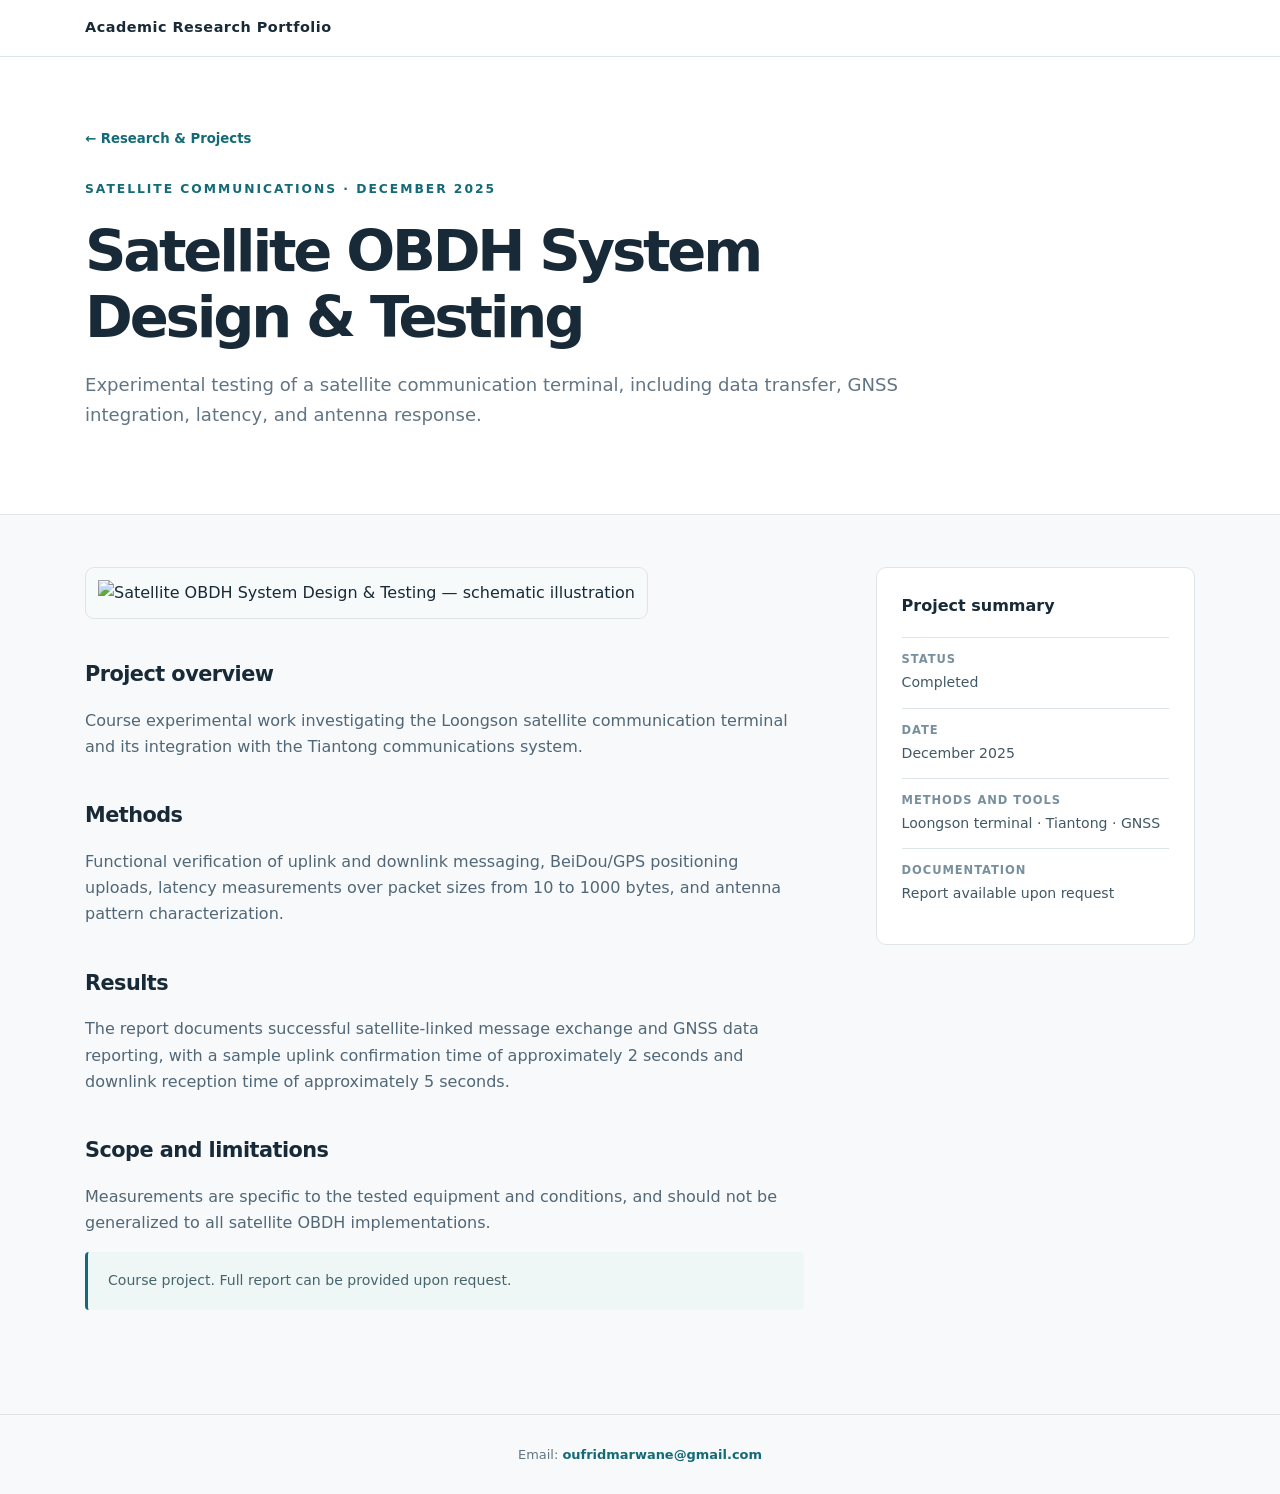
==== projects/satellite-obdh-testing.html @ 2d4ff0fe "Add projects/satellite-obdh-testing.html" ====
<!doctype html><html lang="en"><head><meta charset="utf-8"><meta name="viewport" content="width=device-width,initial-scale=1"><title>Satellite OBDH System Design & Testing | Marwane Oufrid</title><link rel="stylesheet" href="../assets/style.css"></head><body><header class="portfolio-header"><div class="wrap"><a href="../index.html">Academic Research Portfolio</a></div></header><main><section class="detail"><div class="wrap"><a class="crumb" href="../index.html#research">← Research &amp; Projects</a><div class="eyebrow" style="margin-top:28px">Satellite Communications · December 2025</div><h1>Satellite OBDH System Design & Testing</h1><p class="lede">Experimental testing of a satellite communication terminal, including data transfer, GNSS integration, latency, and antenna response.</p></div></section><div class="wrap detail-content"><article><img src="../assets/satellite-obdh.svg" alt="Satellite OBDH System Design & Testing — schematic illustration" style="width:100%;border:1px solid #dde5e9;border-radius:9px;object-fit:contain;background:#f7fafb;padding:12px"><h2>Project overview</h2><p>Course experimental work investigating the Loongson satellite communication terminal and its integration with the Tiantong communications system.</p><h2>Methods</h2><p>Functional verification of uplink and downlink messaging, BeiDou/GPS positioning uploads, latency measurements over packet sizes from 10 to 1000 bytes, and antenna pattern characterization.</p><h2>Results</h2><p>The report documents successful satellite-linked message exchange and GNSS data reporting, with a sample uplink confirmation time of approximately 2 seconds and downlink reception time of approximately 5 seconds.</p><h2>Scope and limitations</h2><p>Measurements are specific to the tested equipment and conditions, and should not be generalized to all satellite OBDH implementations.</p><p class="note">Course project. Full report can be provided upon request.</p></article><aside class="aside"><h3>Project summary</h3><div class="fact"><b>Status</b><span>Completed</span></div><div class="fact"><b>Date</b><span>December 2025</span></div><div class="fact"><b>Methods and tools</b><span>Loongson terminal · Tiantong · GNSS</span></div><div class="fact"><b>Documentation</b><span>Report available upon request</span></div></aside></div></main><footer><div class="wrap"><span>Email: <a href="mailto:oufridmarwane@gmail.com">oufridmarwane@gmail.com</a></span></div></footer></body></html>
---- assets/style.css ----
:root{--ink:#182a37;--muted:#627584;--paper:#f7f9fa;--white:#fff;--line:#dde5e9;--accent:#146a76;--accentlight:#e9f4f5;--max:1110px}*{box-sizing:border-box}html{scroll-behavior:smooth}body{margin:0;background:var(--paper);color:var(--ink);font:16px/1.65 Inter,system-ui,-apple-system,"Segoe UI",sans-serif}a{color:inherit;text-decoration:none}a:hover{color:var(--accent)}.wrap{width:min(var(--max),calc(100% - 48px));margin:auto}.nav{height:78px;display:flex;align-items:center;justify-content:space-between;gap:24px}.brand{font-size:1.05rem;font-weight:800;letter-spacing:-.03em}.brand span{color:var(--accent)}.nav-links{display:flex;gap:30px;align-items:center}.nav-links a{font-size:.88rem;font-weight:600;color:#506575}.nav-links a:hover{color:var(--accent)}.nav-links .contact-button{border:1px solid #b6ccd2;padding:8px 16px;border-radius:8px;color:var(--ink)}header{background:#fff;border-bottom:1px solid var(--line)}.hero{background:linear-gradient(125deg,#fff 0%,#f2f7f8 85%);border-bottom:1px solid var(--line);overflow:hidden}.hero-grid{min-height:520px;display:grid;grid-template-columns:1.25fr .75fr;gap:55px;align-items:center;padding:76px 0}.eyebrow{color:var(--accent);text-transform:uppercase;font-size:.77rem;font-weight:800;letter-spacing:.16em}.hero h1{font-size:clamp(2.5rem,5vw,4.25rem);line-height:1.13;letter-spacing:-.055em;margin:17px 0 20px;max-width:720px}.hero p{font-size:1.11rem;color:var(--muted);max-width:600px;margin:0 0 26px}.btns{display:flex;flex-wrap:wrap;gap:11px}.btn{display:inline-flex;align-items:center;gap:9px;border-radius:8px;padding:12px 18px;font-size:.9rem;font-weight:700;border:1px solid var(--line);background:#fff}.btn.primary{background:var(--accent);color:white;border-color:var(--accent)}.btn.primary:hover{background:#0b4c55}.orbital{min-height:330px;position:relative;display:grid;place-items:center}.orbit{position:absolute;width:285px;height:285px;border:1px solid #b6d4d9;border-radius:50%;transform:rotateX(56deg) rotate(-31deg)}.orbit.o2{height:230px;width:325px;transform:rotateX(70deg) rotate(48deg)}.planet{width:153px;height:153px;border-radius:50%;background:radial-gradient(circle at 30% 25%,#82b8c1,#236b80 58%,#14384f 86%);box-shadow:0 28px 80px #16687822, inset -18px -12px 25px #062c3b44;position:relative}.planet:after{content:'';position:absolute;inset:20px;border:1px solid #ffffff38;border-radius:50%}.sat{position:absolute;top:51px;right:31px;width:13px;height:13px;background:#d99149;border:3px solid white;border-radius:50%;box-shadow:0 0 0 6px #e9ac6350}.diagram-caption{position:absolute;bottom:8px;font:600 .7rem/1.5 ui-monospace,monospace;letter-spacing:.12em;color:#6f8b96;text-align:center}.section{padding:82px 0}.section-heading{display:flex;align-items:end;justify-content:space-between;gap:24px;margin-bottom:30px}.section h2{font-size:clamp(1.7rem,3vw,2.3rem);letter-spacing:-.04em;line-height:1.3;margin:8px 0}.section-heading p,.section-intro{color:var(--muted);max-width:630px;margin:0}.section-heading .smalllink{font-size:.85rem;font-weight:700;color:var(--accent);white-space:nowrap}.cards{display:grid;grid-template-columns:repeat(3,minmax(0,1fr));gap:21px}.card{background:#fff;border:1px solid var(--line);border-radius:13px;overflow:hidden;transition:transform .15s,box-shadow .15s}.card:hover{transform:translateY(-3px);box-shadow:0 15px 34px #15384a12}.card-art{height:205px;position:relative;overflow:hidden;background:#d7eaf0}.card-art svg{height:100%;width:100%;display:block}.card-body{padding:24px}.tag{display:inline-block;text-transform:uppercase;letter-spacing:.1em;font-size:.7rem;font-weight:800;color:var(--accent)}.card h3{font-size:1.17rem;letter-spacing:-.025em;line-height:1.36;margin:10px 0}.card p{font-size:.88rem;color:var(--muted);margin:0 0 19px}.card .open{font-size:.85rem;font-weight:750;color:var(--accent)}.about{background:white;border-top:1px solid var(--line);border-bottom:1px solid var(--line)}.about-grid{display:grid;grid-template-columns:1fr 1fr;gap:80px}.about p{color:var(--muted)}.topics{display:flex;flex-wrap:wrap;gap:9px;margin-top:23px}.pill{padding:7px 12px;background:var(--accentlight);color:#225967;border-radius:6px;font-size:.8rem;font-weight:650}.quick{border-top:1px solid var(--line);padding:24px 0}.quick:first-of-type{border-top:0}.quick strong{display:block;font-size:.95rem}.quick span{color:var(--muted);font-size:.87rem}.cta{padding:68px 0}.cta-inner{border-radius:16px;background:#173947;color:#fff;padding:43px 50px;display:flex;justify-content:space-between;align-items:center;gap:28px}.cta h2{margin:0 0 7px;font-size:1.65rem}.cta p{color:#c4d8de;margin:0}.cta .btn{white-space:nowrap}footer{border-top:1px solid var(--line);padding:29px 0;color:var(--muted);font-size:.81rem}footer .wrap{display:flex;justify-content:space-between;gap:20px}footer a{margin-left:15px}.detail{background:white;border-bottom:1px solid var(--line)}.detail .wrap{padding-top:68px;padding-bottom:66px}.crumb{font-size:.83rem;color:var(--accent);font-weight:700}.detail h1{font-size:clamp(2.25rem,5vw,3.6rem);letter-spacing:-.055em;line-height:1.15;max-width:850px;margin:19px 0}.detail .lede{font-size:1.13rem;color:var(--muted);max-width:820px}.detail-content{display:grid;grid-template-columns:minmax(0,1.8fr) minmax(240px,.8fr);gap:72px;padding-top:52px;padding-bottom:90px}.detail-content h2{font-size:1.3rem;letter-spacing:-.025em;margin:38px 0 11px}.detail-content h2:first-child{margin-top:0}.detail-content p,.detail-content li{color:#516777}.detail-content ul{padding-left:20px}.aside{background:#fff;border:1px solid var(--line);border-radius:10px;padding:25px;height:max-content}.aside h3{margin:0 0 18px;font-size:1rem}.fact{border-top:1px solid var(--line);padding:12px 0}.fact b{display:block;font-size:.72rem;text-transform:uppercase;letter-spacing:.08em;color:#78909e}.fact span{font-size:.88rem;color:#415865}.note{background:#eff6f6;padding:17px 20px;border-left:3px solid var(--accent);border-radius:4px;color:#46646b!important;font-size:.88rem}.menu-toggle{display:none} @media(max-width:760px){.wrap{width:min(var(--max),calc(100% - 32px))}.hero-grid{grid-template-columns:1fr;min-height:auto;padding:62px 0 30px;gap:5px}.orbital{min-height:255px}.orbit{transform:scale(.75) rotateX(56deg) rotate(-31deg)}.orbit.o2{transform:scale(.75) rotateX(70deg) rotate(48deg)}.planet{width:120px;height:120px}.cards{grid-template-columns:1fr}.card-art{height:235px}.about-grid,.detail-content{grid-template-columns:1fr;gap:28px}.section{padding:56px 0}.section-heading{align-items:start;flex-direction:column}.cta-inner{padding:29px;align-items:start;flex-direction:column}footer .wrap{flex-direction:column}.nav{height:68px}.menu-toggle{display:block;background:none;border:0;font-size:1.45rem;color:var(--ink);cursor:pointer}.nav-links{display:none;position:absolute;z-index:10;top:68px;left:0;right:0;padding:20px 23px;background:#fff;border-bottom:1px solid var(--line);flex-direction:column;align-items:start;gap:18px}.nav-links.open{display:flex}}@media(prefers-reduced-motion:reduce){*,*:before,*:after{scroll-behavior:auto!important;transition:none!important}}

/* Portfolio v2: simplified introduction and author portrait */
.hero-grid{grid-template-columns:minmax(0,1fr) 275px;min-height:400px;padding:64px 0;gap:70px}
.hero h1.intro-name{font-size:clamp(2.5rem,5vw,4rem);margin:0 0 17px;letter-spacing:-.05em}
.hero p{max-width:670px}
.photo-panel{text-align:center;justify-self:center;width:100%}
.profile-frame{aspect-ratio:4/5;width:220px;max-width:100%;margin:auto;background:linear-gradient(145deg,#eaf3f4,#c6dfe3);border:1px solid #c1d7dd;border-radius:16px;overflow:hidden;position:relative;display:grid;place-items:center}
.profile-frame img{position:absolute;inset:0;width:100%;height:100%;object-fit:cover;object-position:center 22%;z-index:2}
.profile-initials{font-size:4rem;font-weight:800;color:#45818b;letter-spacing:-.08em}
.hero .photo-hint{font-size:.76rem;margin:12px auto 0;color:#8196a2;max-width:240px}
.photo-hint code{font-size:.76rem}
.real-art{background:#f0f5f6;display:flex;align-items:center;justify-content:center;padding:12px}
.real-art img{max-width:100%;max-height:100%;width:100%;height:100%;object-fit:contain}
@media(max-width:760px){.hero-grid{grid-template-columns:1fr;gap:32px;padding:52px 0}.photo-panel{grid-row:1}.profile-frame{width:160px}.hero .photo-hint{font-size:.7rem}}

/* Research diagram and source caption */
.project-figure{margin:0 0 30px}.project-figure img{display:block;width:100%;height:auto;max-height:680px;object-fit:contain;background:#fff;border:1px solid var(--line);border-radius:9px;padding:10px}.project-figure figcaption{font-size:.82rem;line-height:1.55;color:var(--muted);margin-top:10px}.project-figure figcaption a{color:var(--accent);text-decoration:underline;text-underline-offset:2px}

/* Report links in project summary panels */
.aside .report-link{color:#126cb3;font-weight:800;text-decoration:none}
.aside .report-link:hover{color:#08538e;text-decoration:underline}

.document-link{color:#146a9a!important;font-weight:750;text-decoration:none}.document-link:hover{text-decoration:underline}

/* v12: equal-height project cards and aligned links */
.cards{align-items:stretch}
.card{display:flex;flex-direction:column;height:100%}
.card-body{display:flex;flex:1;flex-direction:column}
.card .open{display:block;margin-top:auto;padding-top:8px}
footer .wrap{justify-content:center;text-align:center}
footer a{margin-left:0;color:var(--accent);font-weight:700}

/* Compact portfolio masthead */
.portfolio-header{background:#fff;border-bottom:1px solid var(--line)}
.portfolio-header .wrap{min-height:56px;display:flex;align-items:center}
.portfolio-header a{font-size:.9rem;font-weight:750;letter-spacing:.035em;color:var(--ink)}
.portfolio-header a:hover{color:var(--accent)}
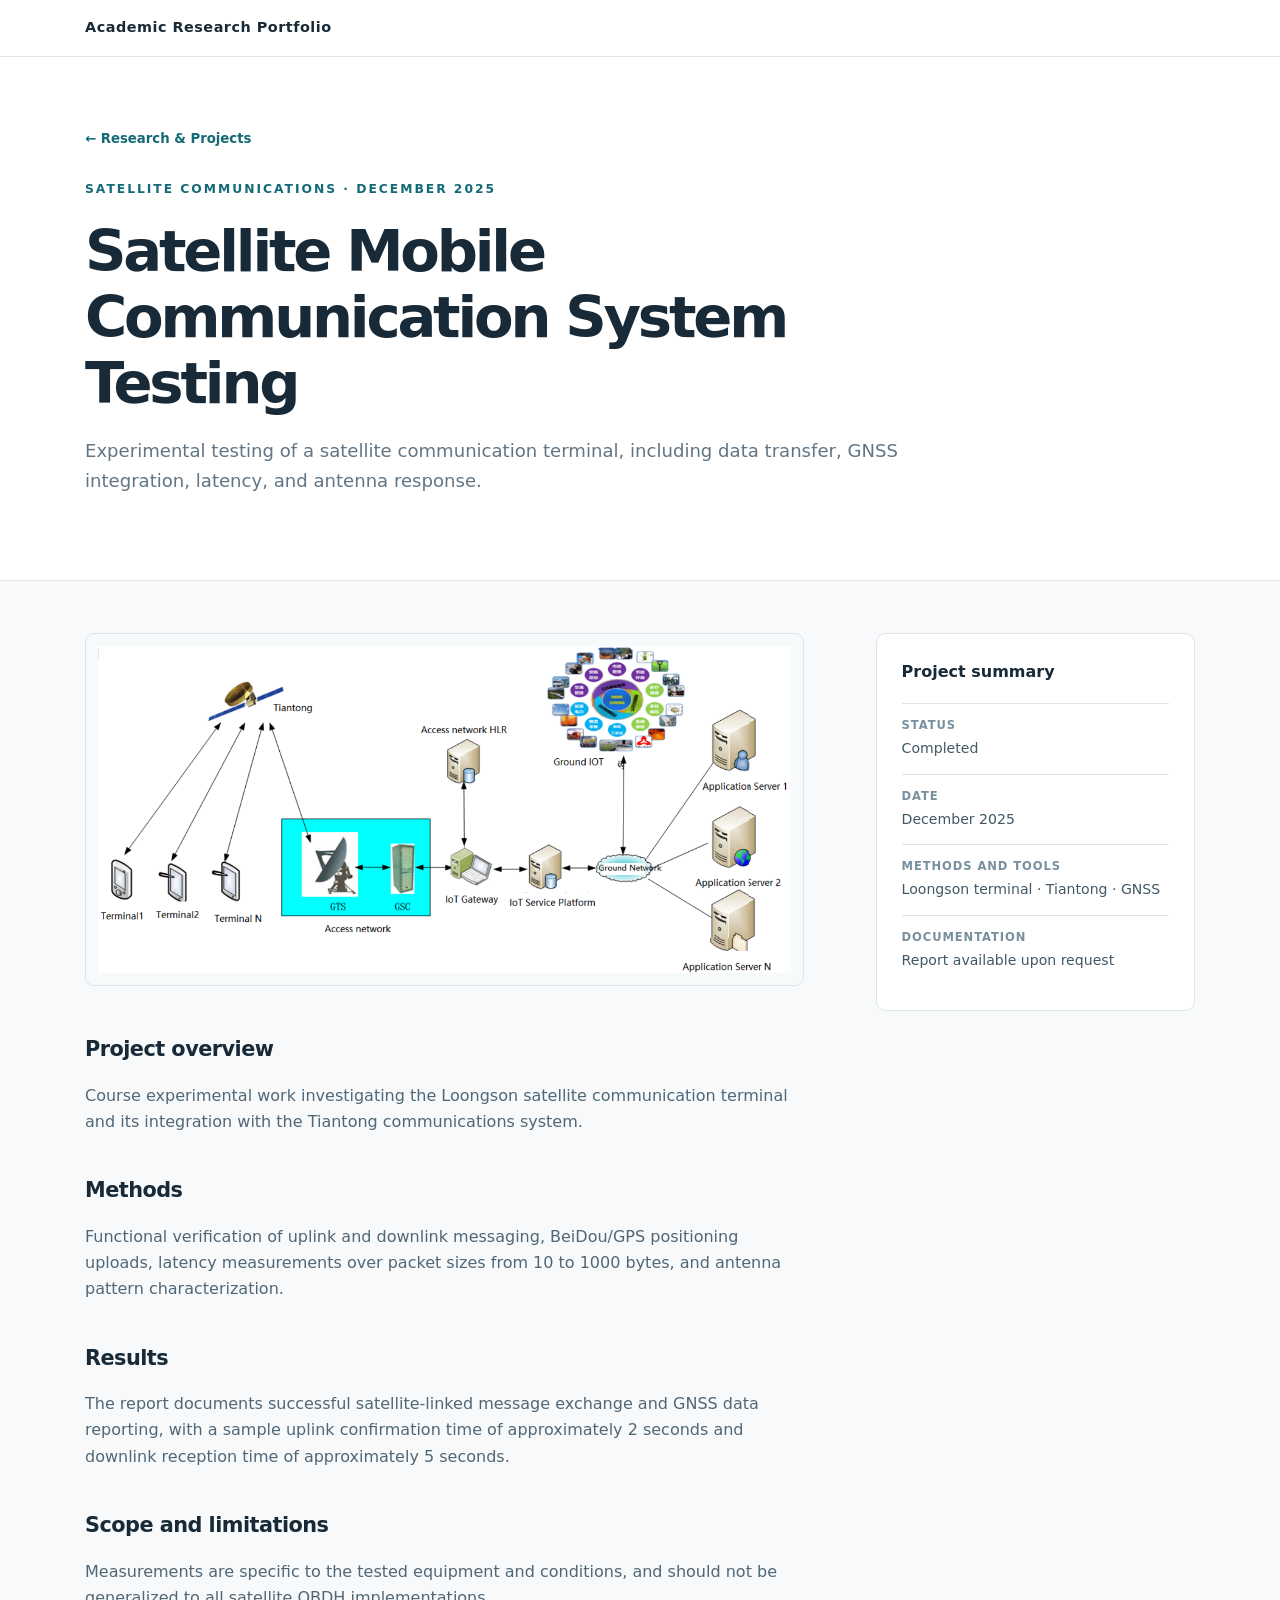
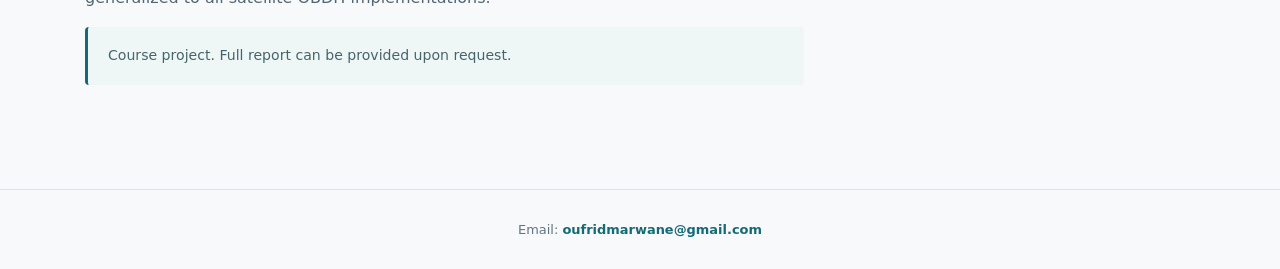
==== commit b8f356fa: "Use uploaded project images and rename satellite communications project" ====
--- a/projects/satellite-obdh-testing.html
+++ b/projects/satellite-obdh-testing.html
@@ -1 +1 @@
-<!doctype html><html lang="en"><head><meta charset="utf-8"><meta name="viewport" content="width=device-width,initial-scale=1"><title>Satellite OBDH System Design & Testing | Marwane Oufrid</title><link rel="stylesheet" href="../assets/style.css"></head><body><header class="portfolio-header"><div class="wrap"><a href="../index.html">Academic Research Portfolio</a></div></header><main><section class="detail"><div class="wrap"><a class="crumb" href="../index.html#research">← Research &amp; Projects</a><div class="eyebrow" style="margin-top:28px">Satellite Communications · December 2025</div><h1>Satellite OBDH System Design & Testing</h1><p class="lede">Experimental testing of a satellite communication terminal, including data transfer, GNSS integration, latency, and antenna response.</p></div></section><div class="wrap detail-content"><article><img src="../assets/satellite-obdh.svg" alt="Satellite OBDH System Design & Testing — schematic illustration" style="width:100%;border:1px solid #dde5e9;border-radius:9px;object-fit:contain;background:#f7fafb;padding:12px"><h2>Project overview</h2><p>Course experimental work investigating the Loongson satellite communication terminal and its integration with the Tiantong communications system.</p><h2>Methods</h2><p>Functional verification of uplink and downlink messaging, BeiDou/GPS positioning uploads, latency measurements over packet sizes from 10 to 1000 bytes, and antenna pattern characterization.</p><h2>Results</h2><p>The report documents successful satellite-linked message exchange and GNSS data reporting, with a sample uplink confirmation time of approximately 2 seconds and downlink reception time of approximately 5 seconds.</p><h2>Scope and limitations</h2><p>Measurements are specific to the tested equipment and conditions, and should not be generalized to all satellite OBDH implementations.</p><p class="note">Course project. Full report can be provided upon request.</p></article><aside class="aside"><h3>Project summary</h3><div class="fact"><b>Status</b><span>Completed</span></div><div class="fact"><b>Date</b><span>December 2025</span></div><div class="fact"><b>Methods and tools</b><span>Loongson terminal · Tiantong · GNSS</span></div><div class="fact"><b>Documentation</b><span>Report available upon request</span></div></aside></div></main><footer><div class="wrap"><span>Email: <a href="mailto:oufridmarwane@gmail.com">oufridmarwane@gmail.com</a></span></div></footer></body></html>+<!doctype html><html lang="en"><head><meta charset="utf-8"><meta name="viewport" content="width=device-width,initial-scale=1"><title>Satellite Mobile Communication System Testing | Marwane Oufrid</title><link rel="stylesheet" href="../assets/style.css"></head><body><header class="portfolio-header"><div class="wrap"><a href="../index.html">Academic Research Portfolio</a></div></header><main><section class="detail"><div class="wrap"><a class="crumb" href="../index.html#research">← Research &amp; Projects</a><div class="eyebrow" style="margin-top:28px">Satellite Communications · December 2025</div><h1>Satellite Mobile Communication System Testing</h1><p class="lede">Experimental testing of a satellite communication terminal, including data transfer, GNSS integration, latency, and antenna response.</p></div></section><div class="wrap detail-content"><article><img src="../assets/satellite-mobile-communication.png" alt="Tiantong satellite mobile communication system architecture" style="width:100%;border:1px solid #dde5e9;border-radius:9px;object-fit:contain;background:#f7fafb;padding:12px"><h2>Project overview</h2><p>Course experimental work investigating the Loongson satellite communication terminal and its integration with the Tiantong communications system.</p><h2>Methods</h2><p>Functional verification of uplink and downlink messaging, BeiDou/GPS positioning uploads, latency measurements over packet sizes from 10 to 1000 bytes, and antenna pattern characterization.</p><h2>Results</h2><p>The report documents successful satellite-linked message exchange and GNSS data reporting, with a sample uplink confirmation time of approximately 2 seconds and downlink reception time of approximately 5 seconds.</p><h2>Scope and limitations</h2><p>Measurements are specific to the tested equipment and conditions, and should not be generalized to all satellite OBDH implementations.</p><p class="note">Course project. Full report can be provided upon request.</p></article><aside class="aside"><h3>Project summary</h3><div class="fact"><b>Status</b><span>Completed</span></div><div class="fact"><b>Date</b><span>December 2025</span></div><div class="fact"><b>Methods and tools</b><span>Loongson terminal · Tiantong · GNSS</span></div><div class="fact"><b>Documentation</b><span>Report available upon request</span></div></aside></div></main><footer><div class="wrap"><span>Email: <a href="mailto:oufridmarwane@gmail.com">oufridmarwane@gmail.com</a></span></div></footer></body></html>
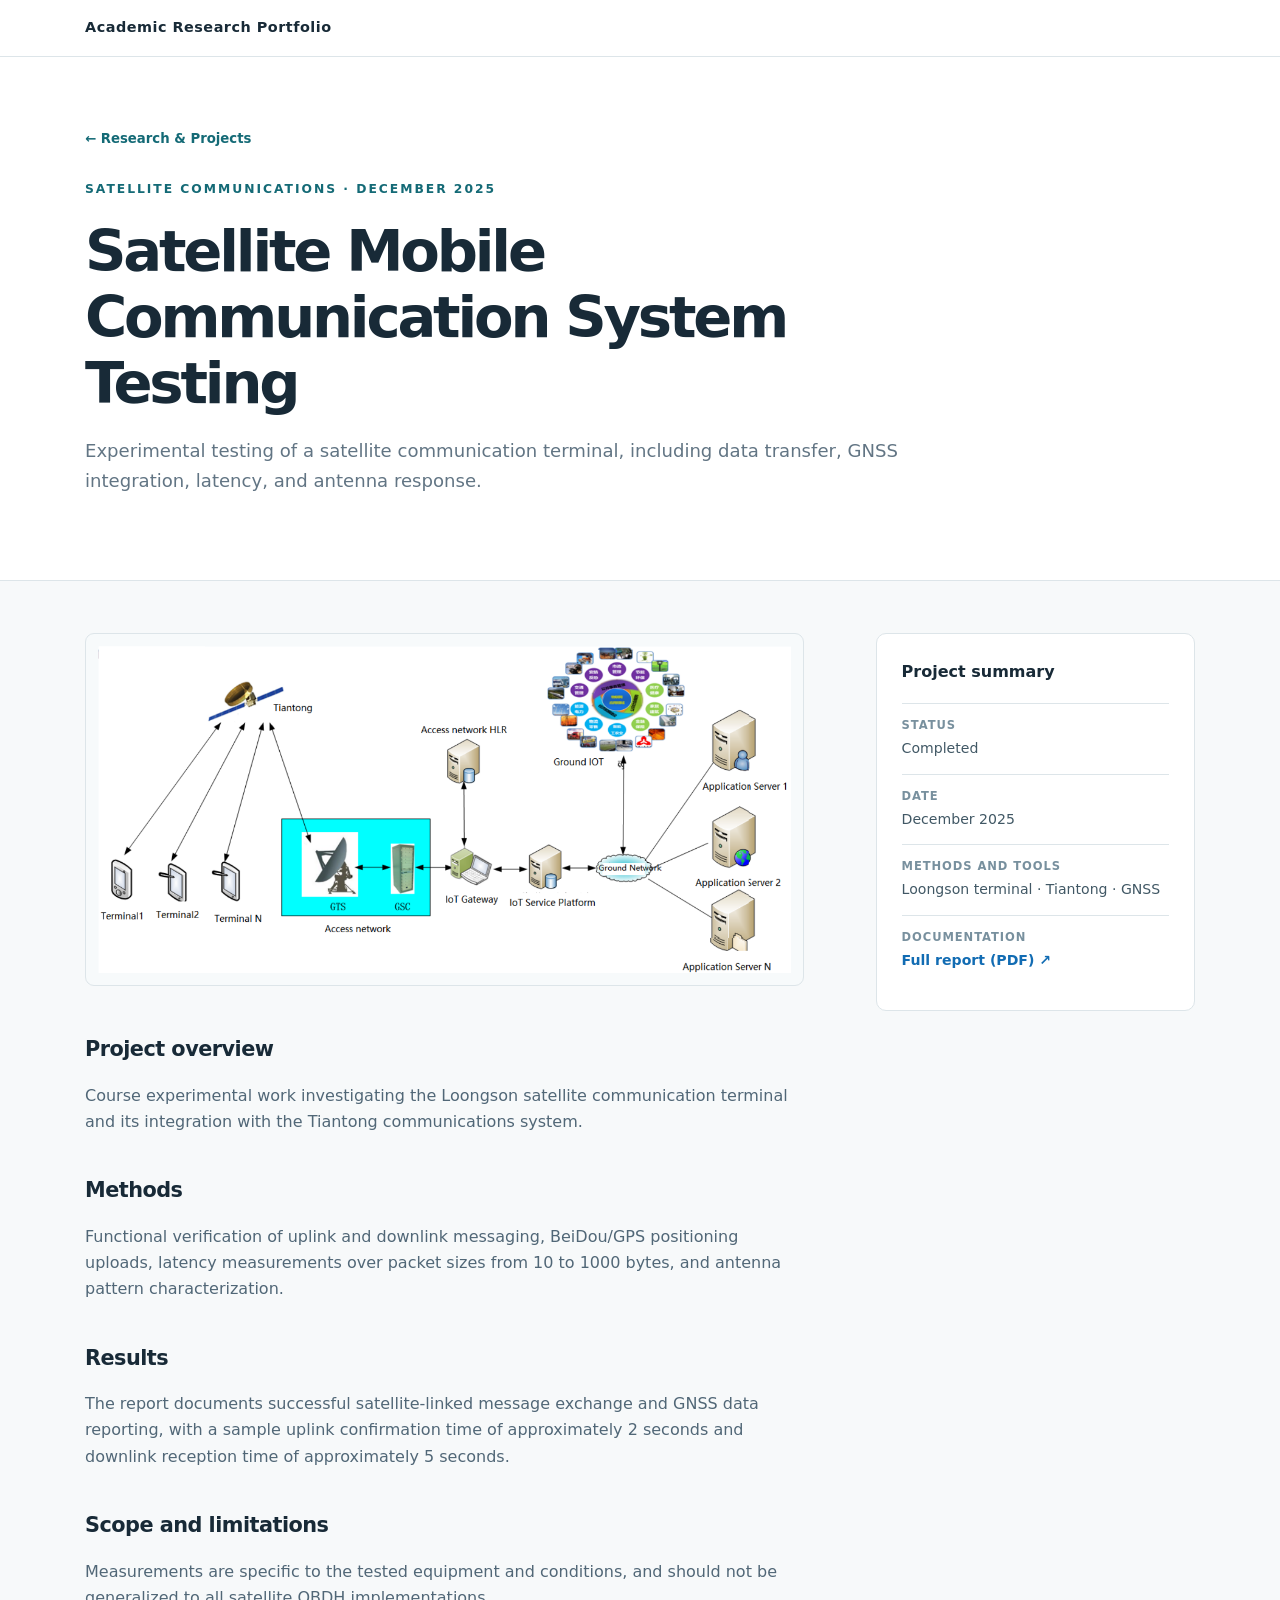
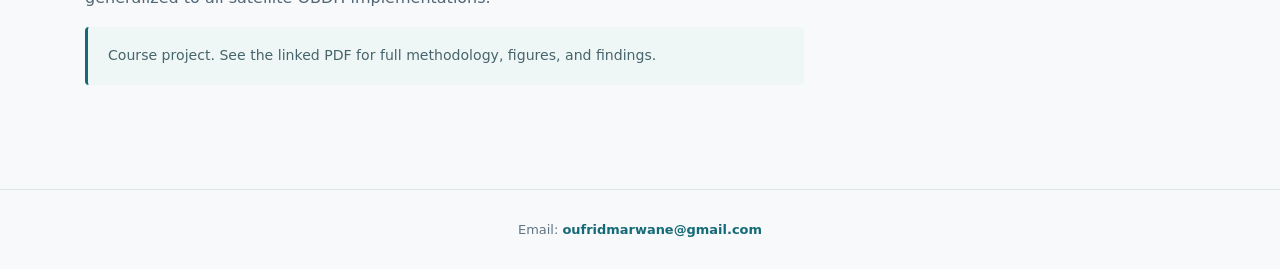
==== commit fd4358d0: "Link uploaded full project report PDF" ====
--- a/projects/satellite-obdh-testing.html
+++ b/projects/satellite-obdh-testing.html
@@ -1 +1 @@
-<!doctype html><html lang="en"><head><meta charset="utf-8"><meta name="viewport" content="width=device-width,initial-scale=1"><title>Satellite Mobile Communication System Testing | Marwane Oufrid</title><link rel="stylesheet" href="../assets/style.css"></head><body><header class="portfolio-header"><div class="wrap"><a href="../index.html">Academic Research Portfolio</a></div></header><main><section class="detail"><div class="wrap"><a class="crumb" href="../index.html#research">← Research &amp; Projects</a><div class="eyebrow" style="margin-top:28px">Satellite Communications · December 2025</div><h1>Satellite Mobile Communication System Testing</h1><p class="lede">Experimental testing of a satellite communication terminal, including data transfer, GNSS integration, latency, and antenna response.</p></div></section><div class="wrap detail-content"><article><img src="../assets/satellite-mobile-communication.png" alt="Tiantong satellite mobile communication system architecture" style="width:100%;border:1px solid #dde5e9;border-radius:9px;object-fit:contain;background:#f7fafb;padding:12px"><h2>Project overview</h2><p>Course experimental work investigating the Loongson satellite communication terminal and its integration with the Tiantong communications system.</p><h2>Methods</h2><p>Functional verification of uplink and downlink messaging, BeiDou/GPS positioning uploads, latency measurements over packet sizes from 10 to 1000 bytes, and antenna pattern characterization.</p><h2>Results</h2><p>The report documents successful satellite-linked message exchange and GNSS data reporting, with a sample uplink confirmation time of approximately 2 seconds and downlink reception time of approximately 5 seconds.</p><h2>Scope and limitations</h2><p>Measurements are specific to the tested equipment and conditions, and should not be generalized to all satellite OBDH implementations.</p><p class="note">Course project. Full report can be provided upon request.</p></article><aside class="aside"><h3>Project summary</h3><div class="fact"><b>Status</b><span>Completed</span></div><div class="fact"><b>Date</b><span>December 2025</span></div><div class="fact"><b>Methods and tools</b><span>Loongson terminal · Tiantong · GNSS</span></div><div class="fact"><b>Documentation</b><span>Report available upon request</span></div></aside></div></main><footer><div class="wrap"><span>Email: <a href="mailto:oufridmarwane@gmail.com">oufridmarwane@gmail.com</a></span></div></footer></body></html>+<!doctype html><html lang="en"><head><meta charset="utf-8"><meta name="viewport" content="width=device-width,initial-scale=1"><title>Satellite Mobile Communication System Testing | Marwane Oufrid</title><link rel="stylesheet" href="../assets/style.css"></head><body><header class="portfolio-header"><div class="wrap"><a href="../index.html">Academic Research Portfolio</a></div></header><main><section class="detail"><div class="wrap"><a class="crumb" href="../index.html#research">← Research &amp; Projects</a><div class="eyebrow" style="margin-top:28px">Satellite Communications · December 2025</div><h1>Satellite Mobile Communication System Testing</h1><p class="lede">Experimental testing of a satellite communication terminal, including data transfer, GNSS integration, latency, and antenna response.</p></div></section><div class="wrap detail-content"><article><img src="../assets/satellite-mobile-communication.png" alt="Tiantong satellite mobile communication system architecture" style="width:100%;border:1px solid #dde5e9;border-radius:9px;object-fit:contain;background:#f7fafb;padding:12px"><h2>Project overview</h2><p>Course experimental work investigating the Loongson satellite communication terminal and its integration with the Tiantong communications system.</p><h2>Methods</h2><p>Functional verification of uplink and downlink messaging, BeiDou/GPS positioning uploads, latency measurements over packet sizes from 10 to 1000 bytes, and antenna pattern characterization.</p><h2>Results</h2><p>The report documents successful satellite-linked message exchange and GNSS data reporting, with a sample uplink confirmation time of approximately 2 seconds and downlink reception time of approximately 5 seconds.</p><h2>Scope and limitations</h2><p>Measurements are specific to the tested equipment and conditions, and should not be generalized to all satellite OBDH implementations.</p><p class="note">Course project. See the linked PDF for full methodology, figures, and findings.</p></article><aside class="aside"><h3>Project summary</h3><div class="fact"><b>Status</b><span>Completed</span></div><div class="fact"><b>Date</b><span>December 2025</span></div><div class="fact"><b>Methods and tools</b><span>Loongson terminal · Tiantong · GNSS</span></div><div class="fact"><b>Documentation</b><span><a class="report-link" href="../files/Satellite%20Mobile%20Communication%20Testing.pdf" target="_blank" rel="noopener">Full report (PDF) ↗</a></span></div></aside></div></main><footer><div class="wrap"><span>Email: <a href="mailto:oufridmarwane@gmail.com">oufridmarwane@gmail.com</a></span></div></footer></body></html>
